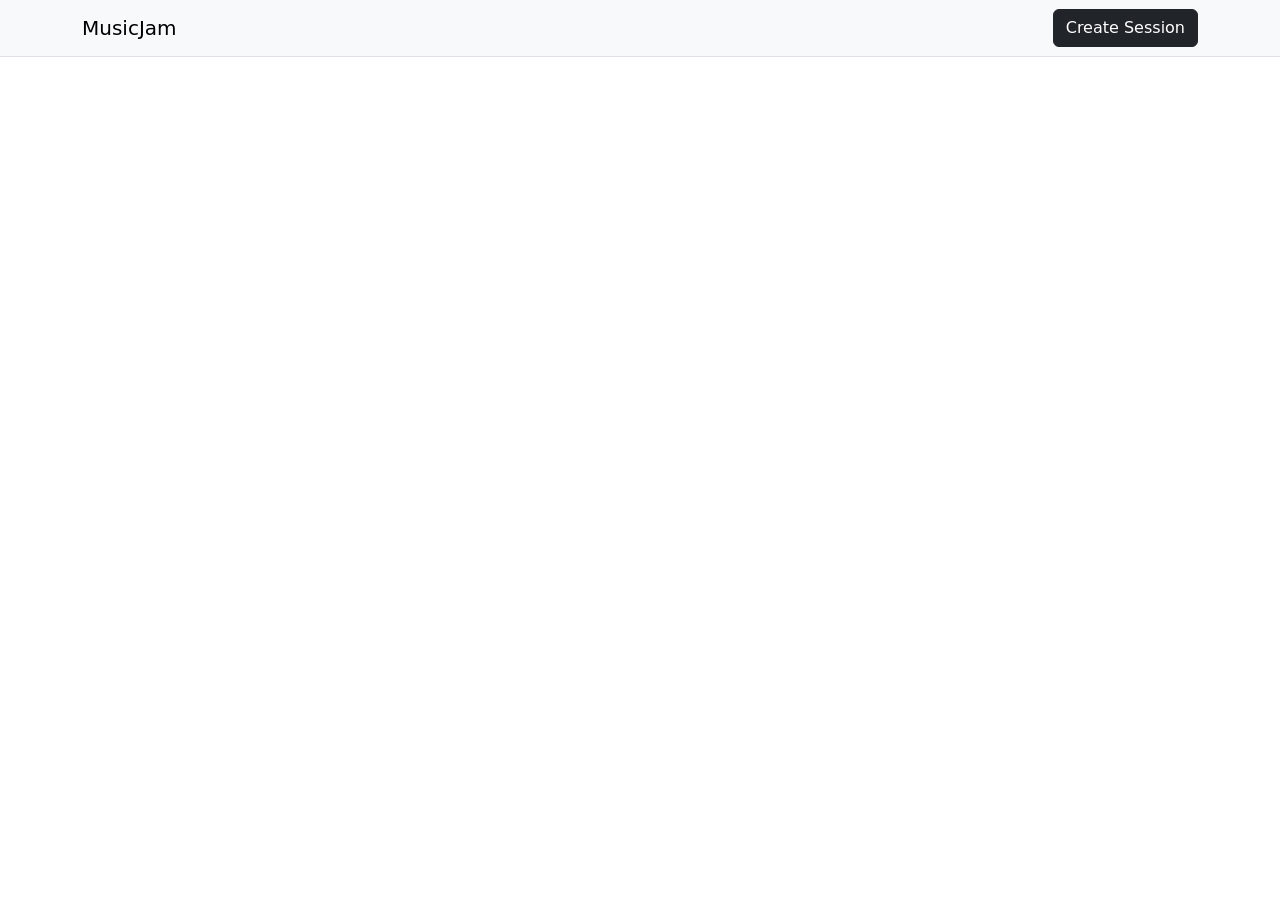
==== frontend/index.html @ ab72a858 "Initial site with first steps in go" ====
<!doctype html>
  <html lang="en">
    <head>
      <meta charset="utf-8">
      <meta name="viewport" content="width=device-width, initial-scale=1">
      <title>MusicJam</title>
      <link href="https://cdn.jsdelivr.net/npm/bootstrap@5.3.3/dist/css/bootstrap.min.css" rel="stylesheet">
    </head>
    <body>
      <div id="nav"></div>
      <script src="https://cdn.jsdelivr.net/npm/bootstrap@5.3.3/dist/js/bootstrap.bundle.min.js"></script>
      <script src="components/nav.js"></script>
    </body>
</html>
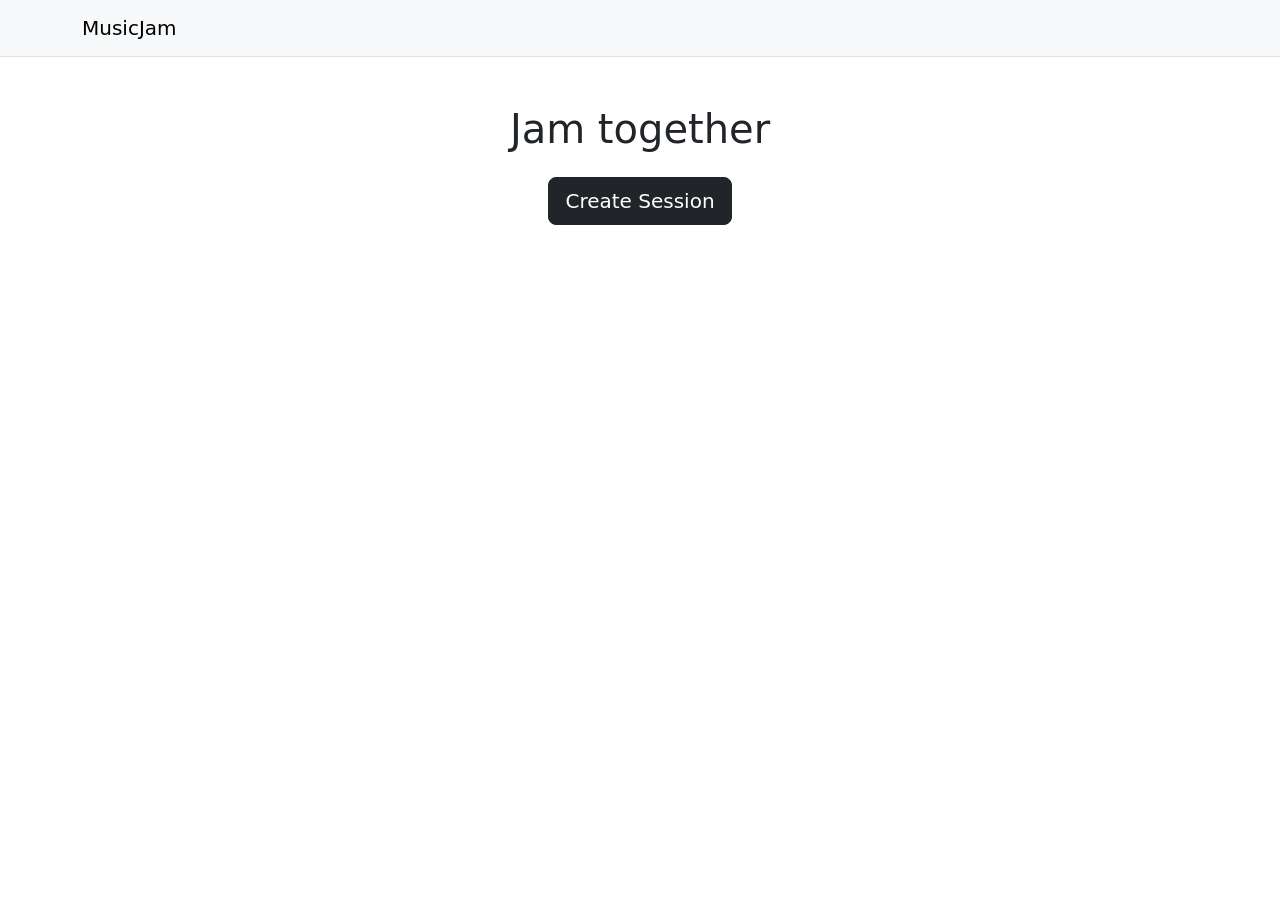
==== commit 21b85d8d: "Simple room site" ====
--- a/frontend/index.html
+++ b/frontend/index.html
@@ -8,7 +8,18 @@
     </head>
     <body>
       <div id="nav"></div>
+      <main class="container text-center py-5">
+        <h1 class="mb-4">Jam together</h1>
+        <button type="button" class="btn btn-dark btn-lg" id="create-session">Create Session</button>
+      </main>
       <script src="https://cdn.jsdelivr.net/npm/bootstrap@5.3.3/dist/js/bootstrap.bundle.min.js"></script>
       <script src="components/nav.js"></script>
+      <script>
+        document.getElementById("create-session").addEventListener("click", () => {
+          // Placeholder room code until the backend creates real rooms
+          const room = Math.random().toString(36).slice(2, 8).toUpperCase();
+          window.location.href = "session.html?room=" + room;
+        });
+      </script>
     </body>
 </html>
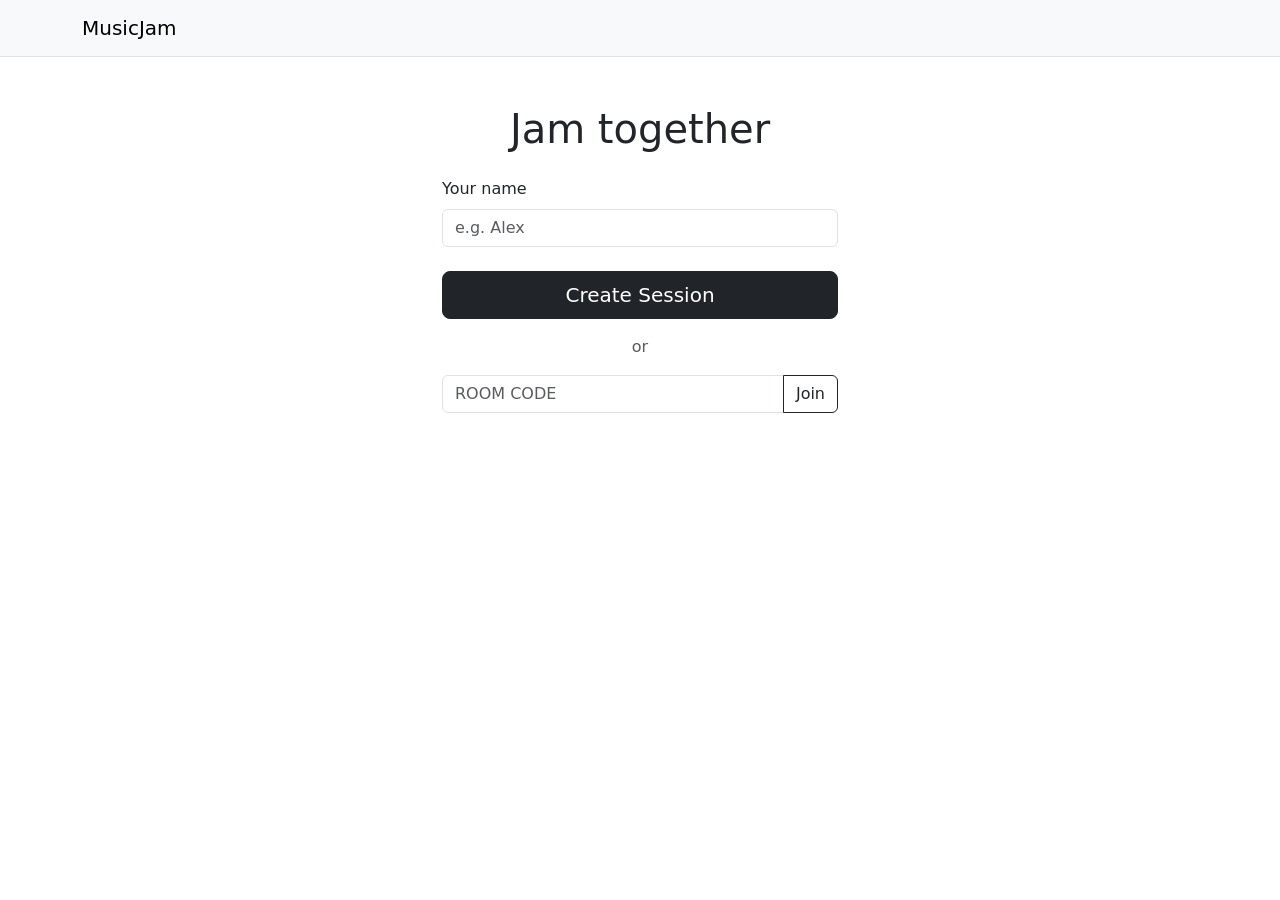
==== commit bf8dac24: "First room logic with sessions, users, rooms and codes" ====
--- a/frontend/index.html
+++ b/frontend/index.html
@@ -8,18 +8,25 @@
     </head>
     <body>
       <div id="nav"></div>
-      <main class="container text-center py-5">
-        <h1 class="mb-4">Jam together</h1>
-        <button type="button" class="btn btn-dark btn-lg" id="create-session">Create Session</button>
+      <main class="container py-5" style="max-width: 420px;">
+        <h1 class="mb-4 text-center">Jam together</h1>
+
+        <label class="form-label" for="user-name">Your name</label>
+        <input class="form-control mb-4" id="user-name" type="text" placeholder="e.g. Alex" autocomplete="off">
+
+        <button type="button" class="btn btn-dark btn-lg w-100" id="create-session">Create Session</button>
+
+        <div class="text-center text-body-secondary my-3">or</div>
+
+        <form class="input-group" id="join-form">
+          <input class="form-control text-uppercase" id="join-code" type="text" placeholder="Room code" maxlength="6" autocomplete="off">
+          <button class="btn btn-outline-dark" type="submit">Join</button>
+        </form>
+
+        <div class="alert alert-danger mt-3 d-none" id="error"></div>
       </main>
       <script src="https://cdn.jsdelivr.net/npm/bootstrap@5.3.3/dist/js/bootstrap.bundle.min.js"></script>
       <script src="components/nav.js"></script>
-      <script>
-        document.getElementById("create-session").addEventListener("click", () => {
-          // Placeholder room code until the backend creates real rooms
-          const room = Math.random().toString(36).slice(2, 8).toUpperCase();
-          window.location.href = "session.html?room=" + room;
-        });
-      </script>
+      <script src="js/room.js"></script>
     </body>
 </html>
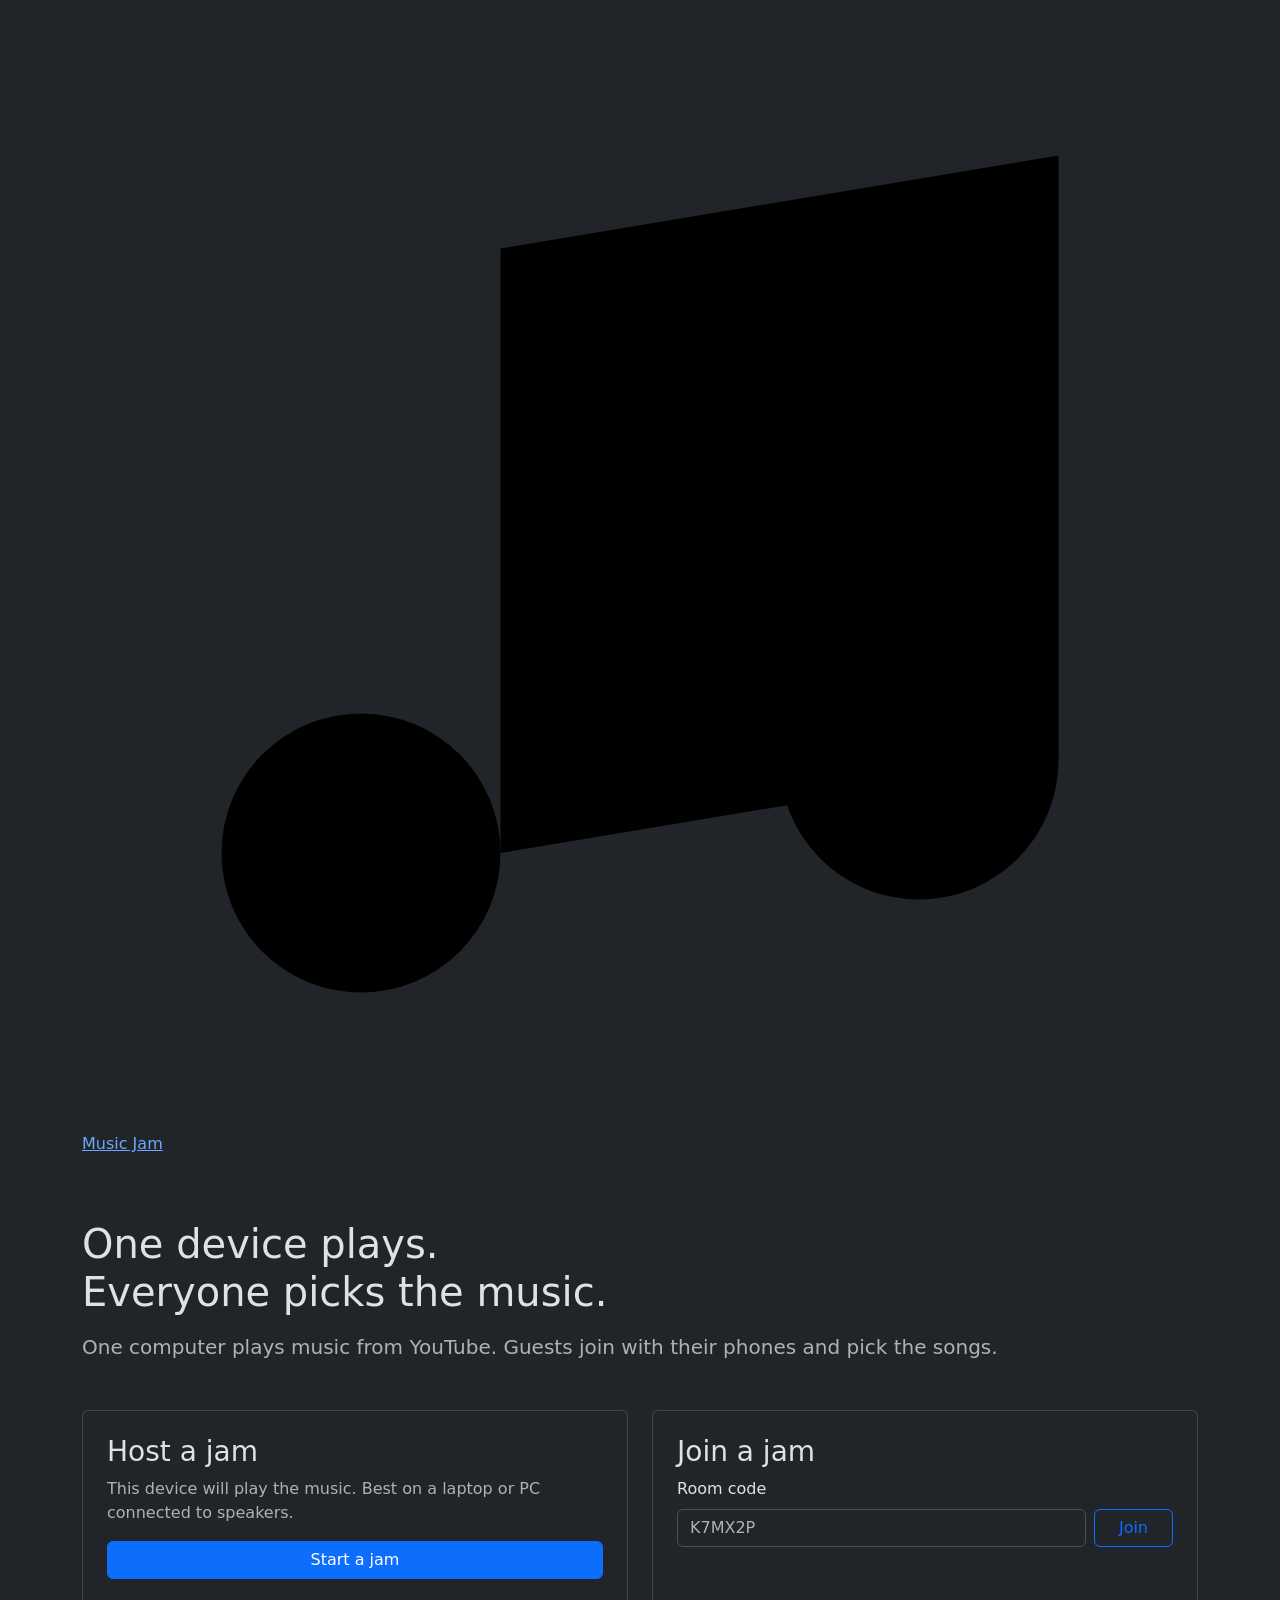
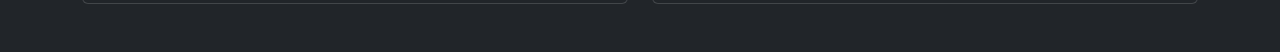
==== commit a656e708: "UI redesign, added view for host and user" ====
--- a/frontend/index.html
+++ b/frontend/index.html
@@ -1,32 +1,75 @@
 <!doctype html>
-  <html lang="en">
-    <head>
-      <meta charset="utf-8">
-      <meta name="viewport" content="width=device-width, initial-scale=1">
-      <title>MusicJam</title>
-      <link href="https://cdn.jsdelivr.net/npm/bootstrap@5.3.3/dist/css/bootstrap.min.css" rel="stylesheet">
-    </head>
-    <body>
-      <div id="nav"></div>
-      <main class="container py-5" style="max-width: 420px;">
-        <h1 class="mb-4 text-center">Jam together</h1>
+<html lang="en" data-bs-theme="dark">
+  <head>
+    <meta charset="utf-8">
+    <meta name="viewport" content="width=device-width, initial-scale=1">
+    <title>Music Jam</title>
+    <link href="https://fonts.googleapis.com/css2?family=IBM+Plex+Sans:wght@400;500;600&family=Space+Grotesk:wght@700&display=swap" rel="stylesheet">
+    <link href="https://cdn.jsdelivr.net/npm/bootstrap@5.3.3/dist/css/bootstrap.min.css" rel="stylesheet">
+    <link href="/css/style.css" rel="stylesheet">
+  </head>
+  <body>
+    <header>
+      <div class="container py-3">
+        <a class="logo" href="/">
+          <svg class="icon" viewBox="0 0 24 24" aria-hidden="true"><path d="M9 18V5l12-2v13"/><circle cx="6" cy="18" r="3"/><circle cx="18" cy="16" r="3"/></svg>
+          Music Jam
+        </a>
+      </div>
+    </header>
 
-        <label class="form-label" for="user-name">Your name</label>
-        <input class="form-control mb-4" id="user-name" type="text" placeholder="e.g. Alex" autocomplete="off">
+    <main class="container py-5">
+      <h1 class="hero mb-3">One device plays.<br>Everyone picks the music.</h1>
+      <p class="text-body-secondary fs-5 mb-5">
+        One computer plays music from YouTube. Guests join with their phones and pick the songs.
+      </p>
 
-        <button type="button" class="btn btn-dark btn-lg w-100" id="create-session">Create Session</button>
+      <div class="row g-4">
+        <div class="col-md-6">
+          <div class="card h-100">
+            <div class="card-body p-4">
+              <h2 class="h3">Host a jam</h2>
+              <p class="text-body-secondary">This device will play the music. Best on a laptop or PC connected to speakers.</p>
+              <button type="button" class="btn btn-primary w-100" id="start-jam">Start a jam</button>
+              <p class="error mt-2 mb-0" id="start-error" hidden>Could not start a jam. Please try again.</p>
+            </div>
+          </div>
+        </div>
 
-        <div class="text-center text-body-secondary my-3">or</div>
+        <div class="col-md-6">
+          <div class="card h-100">
+            <div class="card-body p-4">
+              <h2 class="h3">Join a jam</h2>
+              <form id="join-form">
+                <label class="form-label" for="join-code">Room code</label>
+                <div class="d-flex gap-2">
+                  <input class="form-control code-input" id="join-code" type="text" placeholder="K7MX2P"
+                         maxlength="6" autocomplete="off" required>
+                  <button class="btn btn-outline-primary px-4" type="submit">Join</button>
+                </div>
+              </form>
+            </div>
+          </div>
+        </div>
+      </div>
+    </main>
 
-        <form class="input-group" id="join-form">
-          <input class="form-control text-uppercase" id="join-code" type="text" placeholder="Room code" maxlength="6" autocomplete="off">
-          <button class="btn btn-outline-dark" type="submit">Join</button>
-        </form>
+    <script>
+      document.getElementById("start-jam").addEventListener("click", async () => {
+        // The server remembers the host through the userId cookie it sets here
+        const response = await fetch("/api/room/create", { method: "POST" });
+        if (!response.ok) {
+          document.getElementById("start-error").hidden = false;
+          return;
+        }
+        location.href = "/host.html";
+      });
 
-        <div class="alert alert-danger mt-3 d-none" id="error"></div>
-      </main>
-      <script src="https://cdn.jsdelivr.net/npm/bootstrap@5.3.3/dist/js/bootstrap.bundle.min.js"></script>
-      <script src="components/nav.js"></script>
-      <script src="js/room.js"></script>
-    </body>
+      document.getElementById("join-form").addEventListener("submit", (event) => {
+        event.preventDefault();
+        const code = document.getElementById("join-code").value.trim().toUpperCase();
+        location.href = "/guest.html?code=" + encodeURIComponent(code);
+      });
+    </script>
+  </body>
 </html>
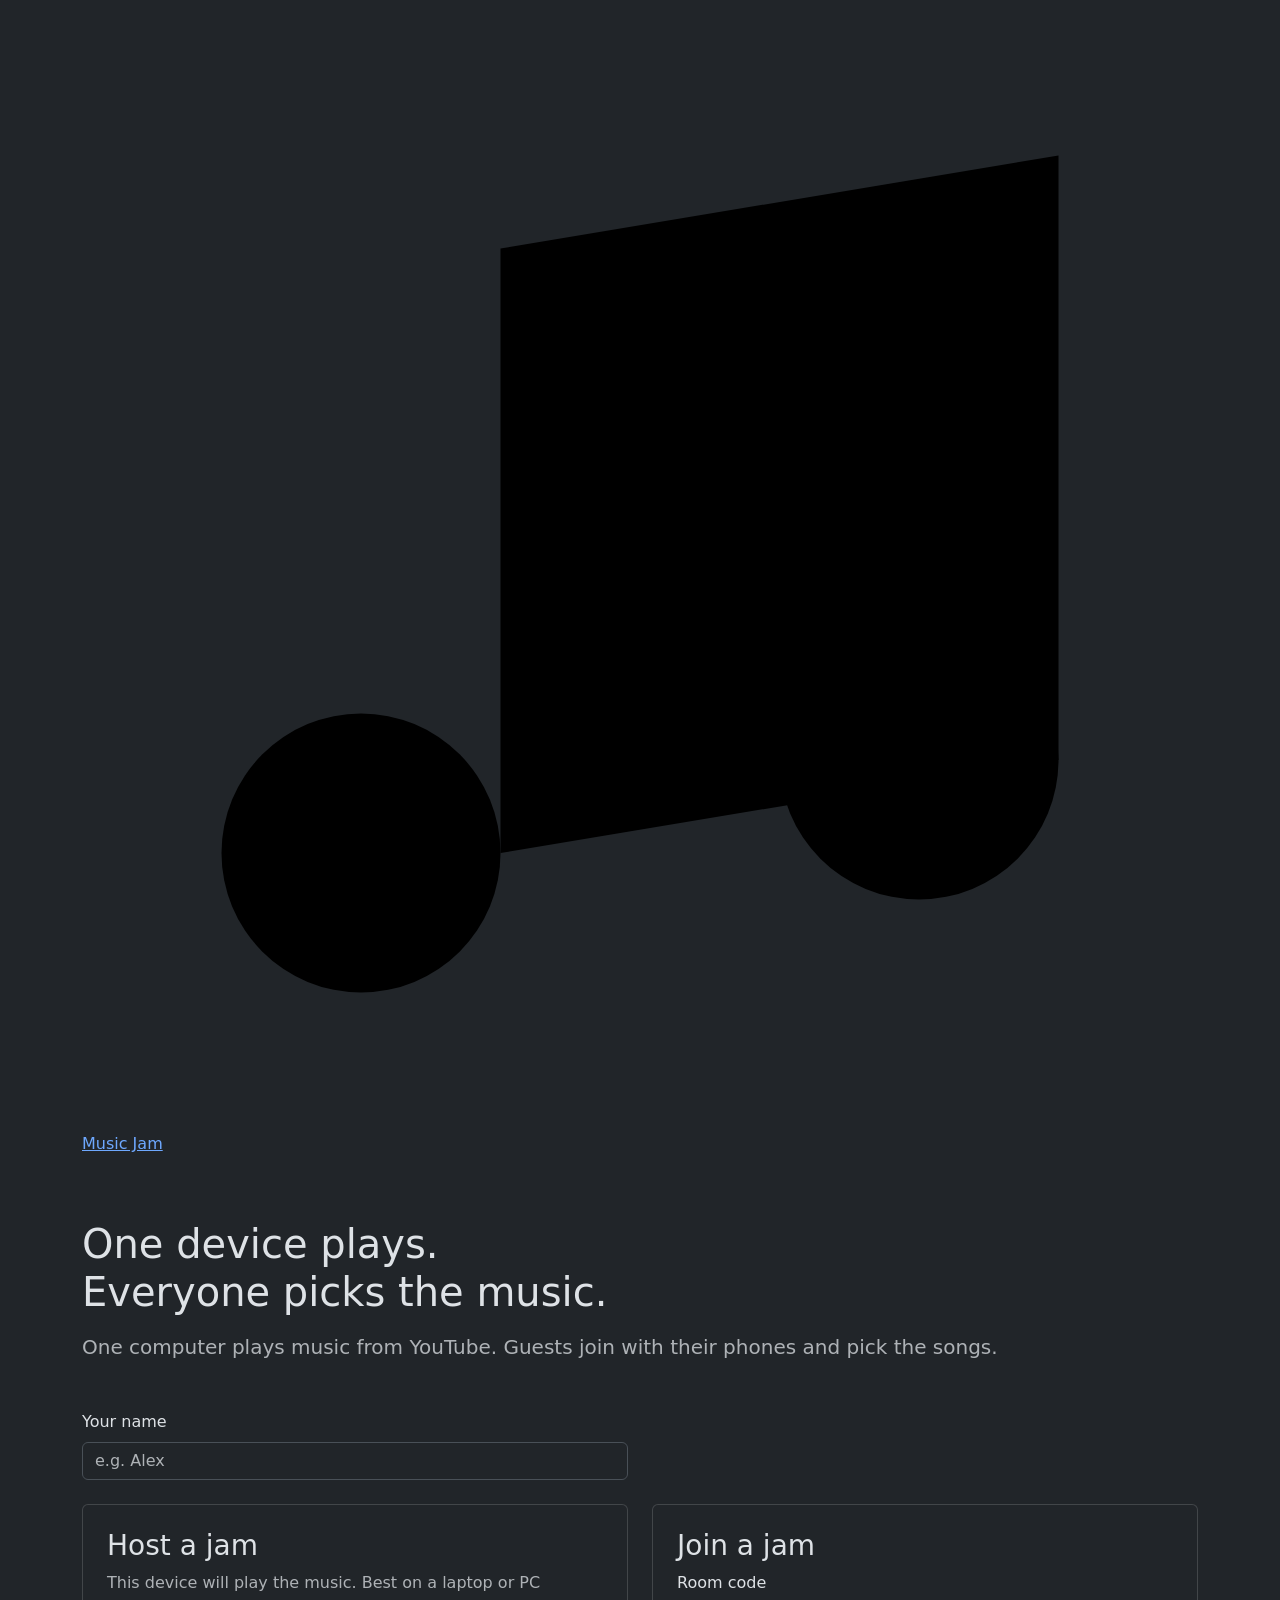
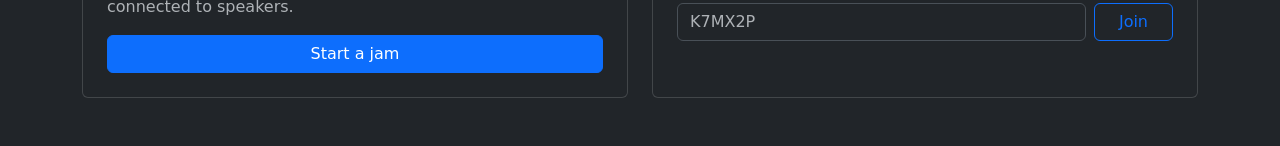
==== commit 9b327510: "Added room admin logic, showing users, fixed some bugs" ====
--- a/frontend/index.html
+++ b/frontend/index.html
@@ -24,6 +24,14 @@
         One computer plays music from YouTube. Guests join with their phones and pick the songs.
       </p>
 
+      <div class="row mb-4">
+        <div class="col-md-6">
+          <label class="form-label" for="user-name">Your name</label>
+          <input class="form-control" id="user-name" type="text" placeholder="e.g. Alex"
+                 maxlength="30" autocomplete="nickname" required>
+        </div>
+      </div>
+
       <div class="row g-4">
         <div class="col-md-6">
           <div class="card h-100">
@@ -48,28 +56,13 @@
                   <button class="btn btn-outline-primary px-4" type="submit">Join</button>
                 </div>
               </form>
+              <p class="error mt-2 mb-0" id="join-error" hidden></p>
             </div>
           </div>
         </div>
       </div>
     </main>
 
-    <script>
-      document.getElementById("start-jam").addEventListener("click", async () => {
-        // The server remembers the host through the userId cookie it sets here
-        const response = await fetch("/api/room/create", { method: "POST" });
-        if (!response.ok) {
-          document.getElementById("start-error").hidden = false;
-          return;
-        }
-        location.href = "/host.html";
-      });
-
-      document.getElementById("join-form").addEventListener("submit", (event) => {
-        event.preventDefault();
-        const code = document.getElementById("join-code").value.trim().toUpperCase();
-        location.href = "/guest.html?code=" + encodeURIComponent(code);
-      });
-    </script>
+    <script src="/js/room.js?v=members-1"></script>
   </body>
 </html>
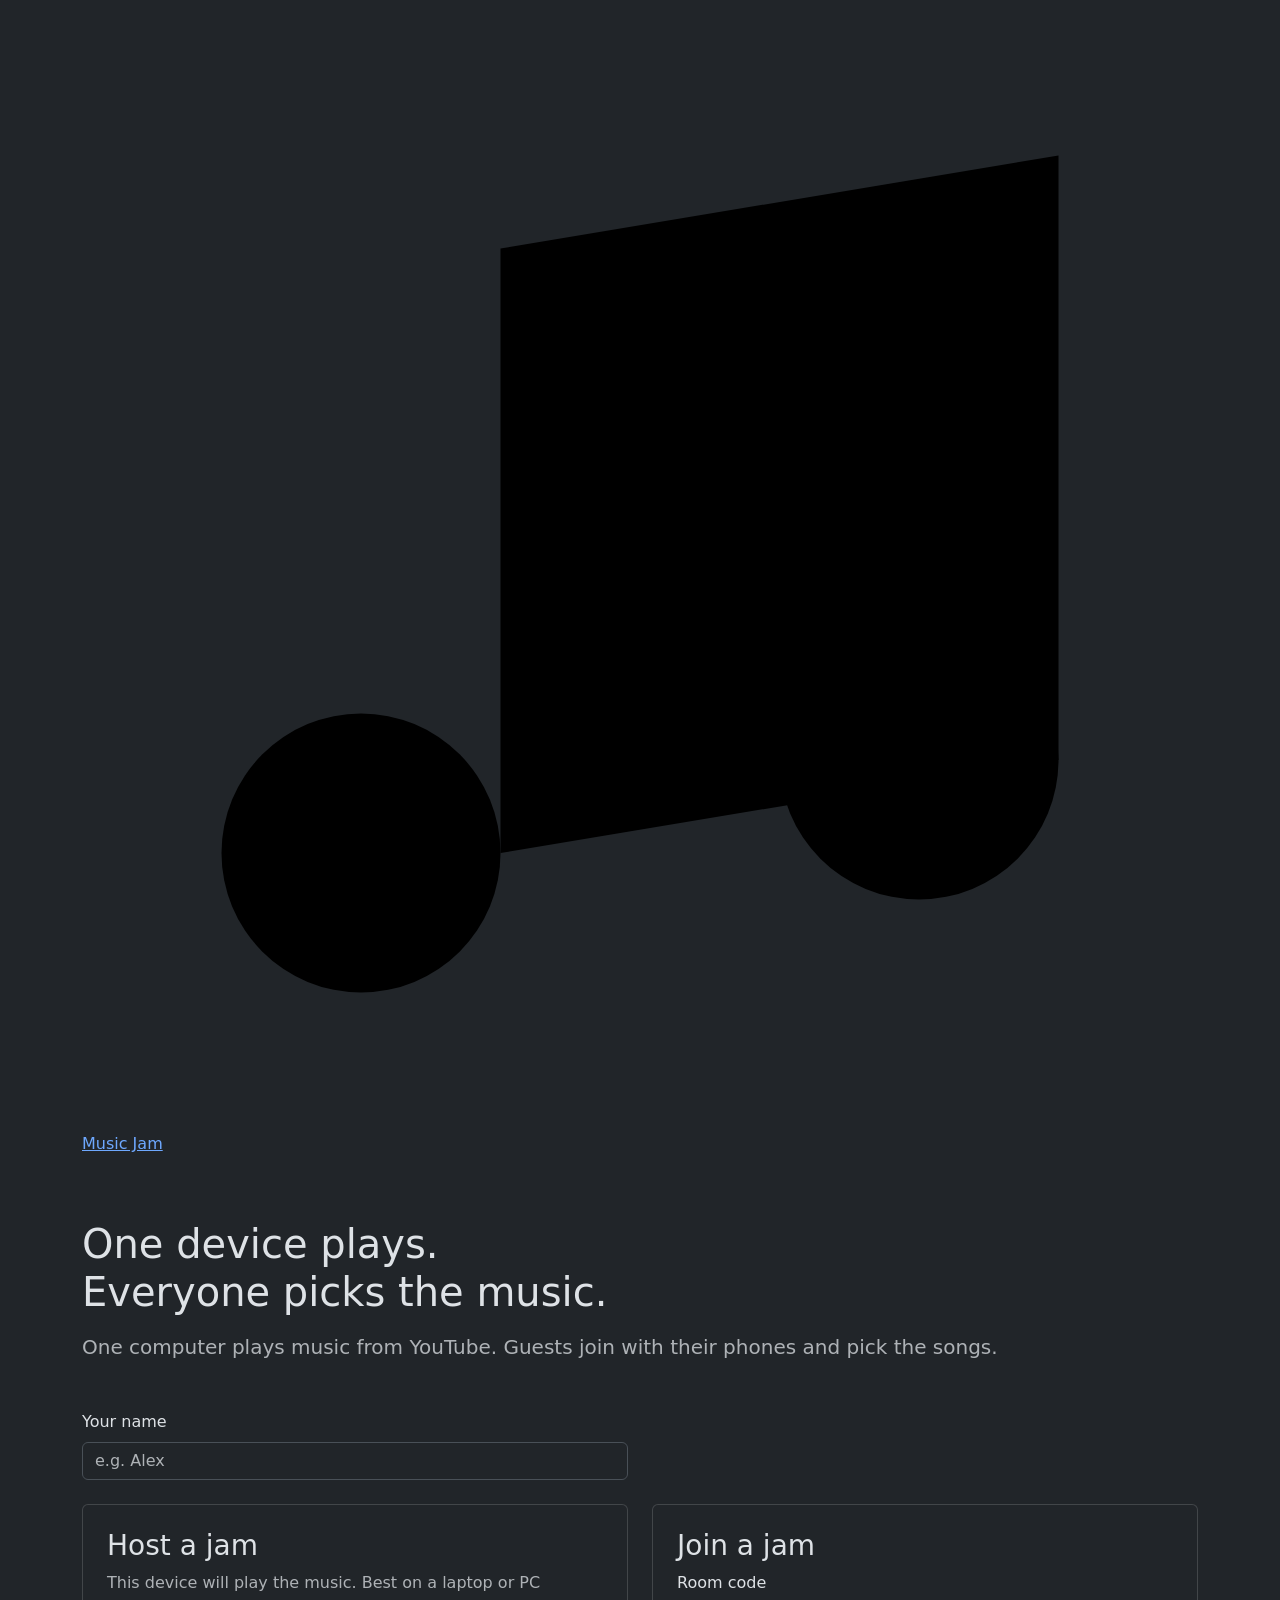
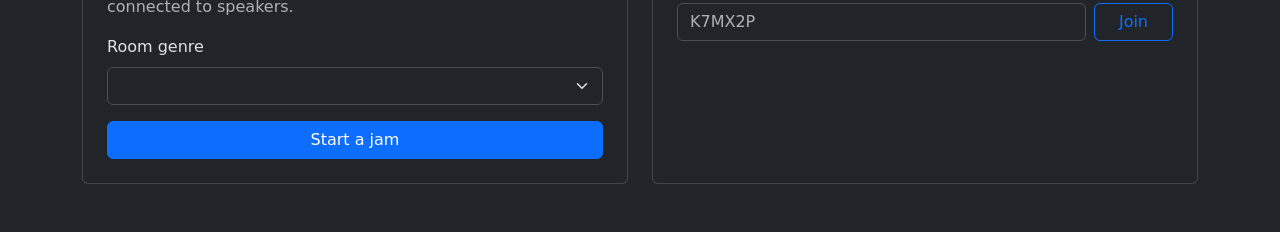
==== commit f244e876: "integrated working local AI model Qwen to check whether the chosen song fits the room's genre" ====
--- a/frontend/index.html
+++ b/frontend/index.html
@@ -6,7 +6,7 @@
     <title>Music Jam</title>
     <link href="https://fonts.googleapis.com/css2?family=IBM+Plex+Sans:wght@400;500;600&family=Space+Grotesk:wght@700&display=swap" rel="stylesheet">
     <link href="https://cdn.jsdelivr.net/npm/bootstrap@5.3.3/dist/css/bootstrap.min.css" rel="stylesheet">
-    <link href="/css/style.css" rel="stylesheet">
+    <link href="/css/style.css?v=genre-1" rel="stylesheet">
   </head>
   <body>
     <header>
@@ -38,6 +38,8 @@
             <div class="card-body p-4">
               <h2 class="h3">Host a jam</h2>
               <p class="text-body-secondary">This device will play the music. Best on a laptop or PC connected to speakers.</p>
+              <label class="form-label" for="genre-input">Room genre</label>
+              <select class="form-select mb-3" id="genre-input"></select>
               <button type="button" class="btn btn-primary w-100" id="start-jam">Start a jam</button>
               <p class="error mt-2 mb-0" id="start-error" hidden>Could not start a jam. Please try again.</p>
             </div>
@@ -63,6 +65,6 @@
       </div>
     </main>
 
-    <script src="/js/room.js?v=members-1"></script>
+    <script src="/js/room.js?v=genre-1"></script>
   </body>
 </html>
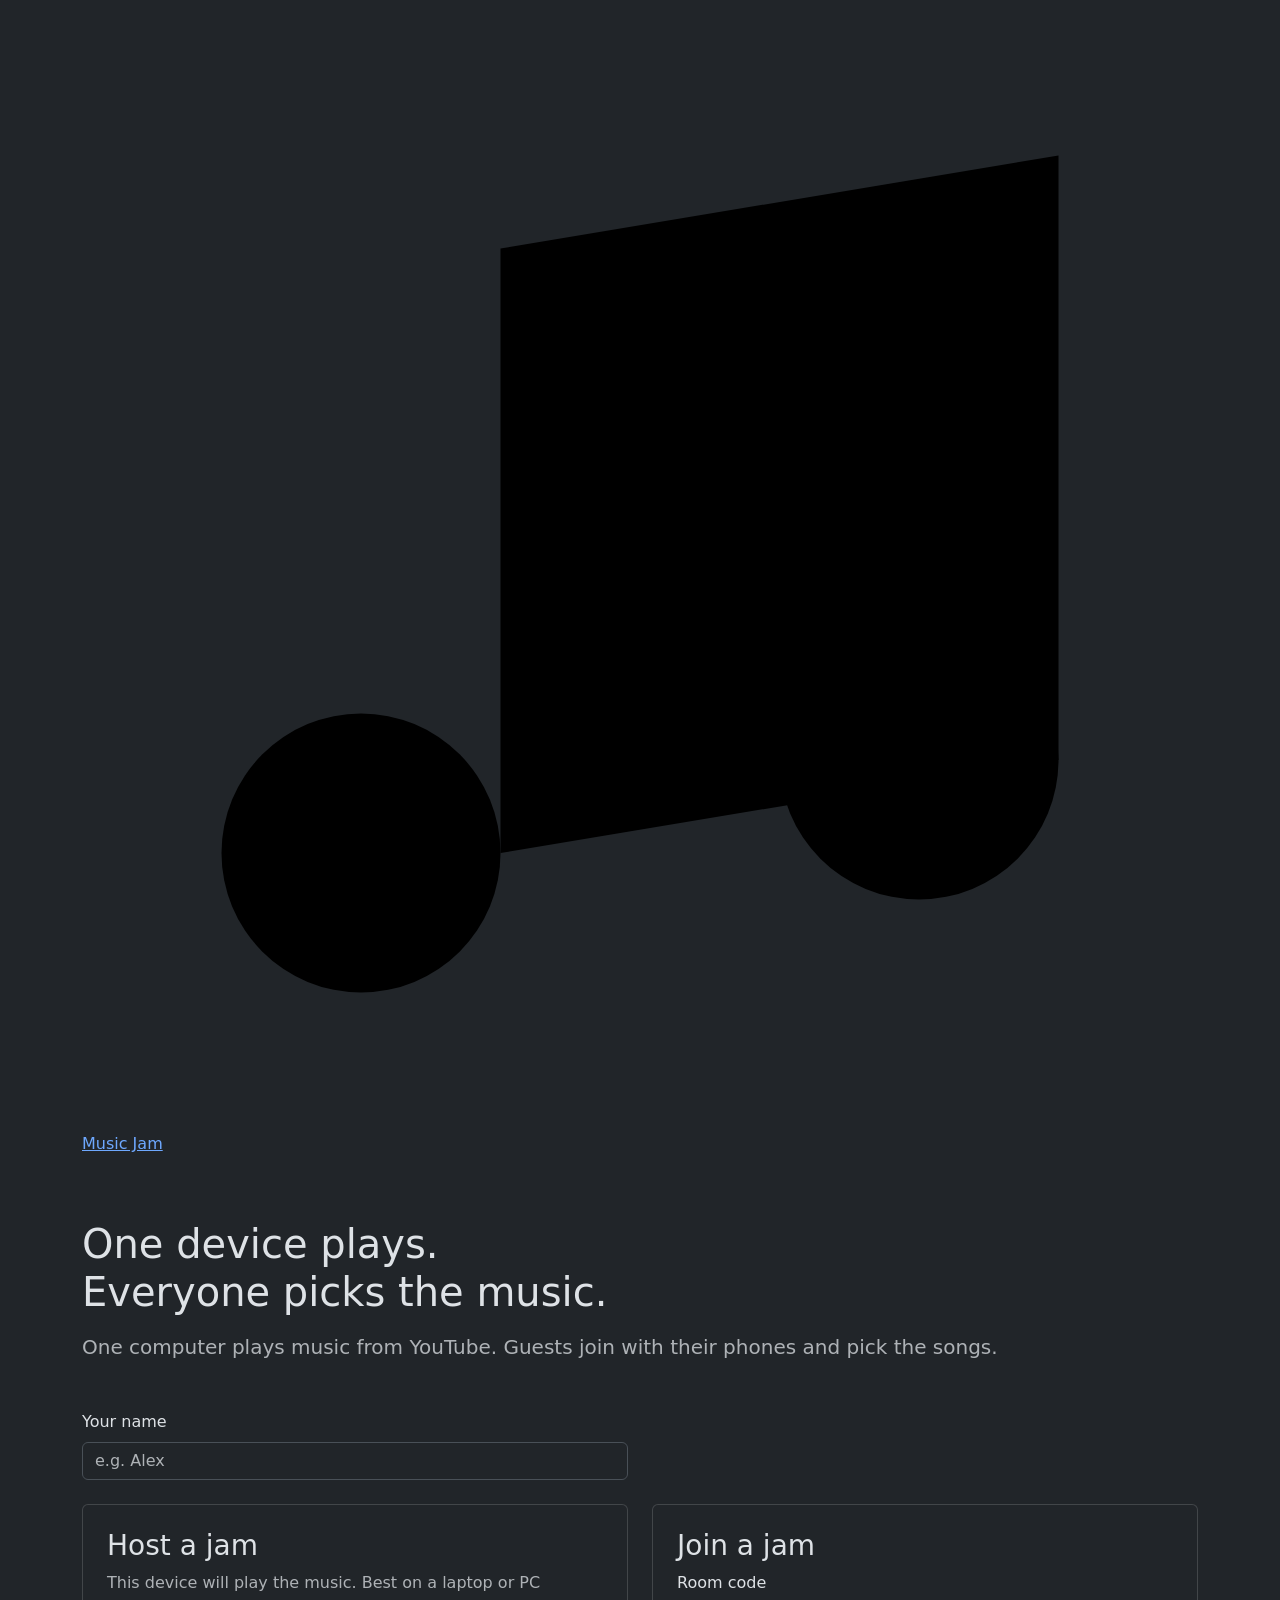
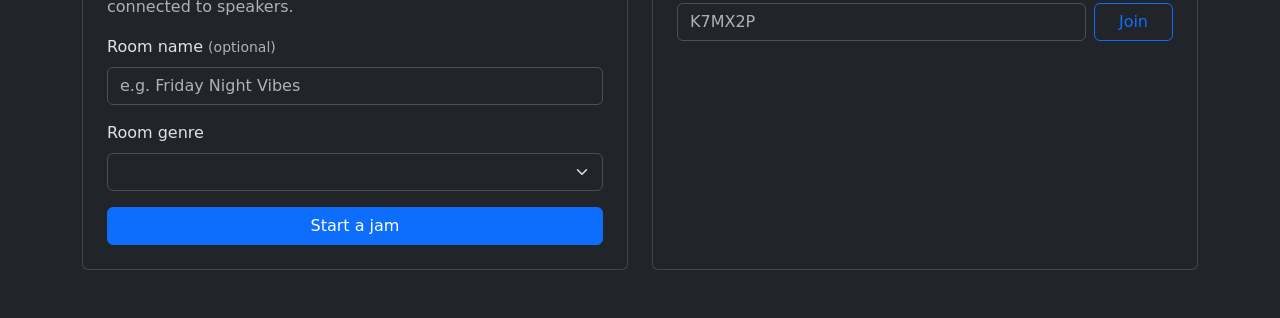
==== commit 53527633: "Major handing rework with timeouts for requests to enhance quality. Migration to UUIDs and using loc" ====
--- a/frontend/index.html
+++ b/frontend/index.html
@@ -38,6 +38,9 @@
             <div class="card-body p-4">
               <h2 class="h3">Host a jam</h2>
               <p class="text-body-secondary">This device will play the music. Best on a laptop or PC connected to speakers.</p>
+              <label class="form-label" for="room-name">Room name <span class="text-body-secondary small">(optional)</span></label>
+              <input class="form-control mb-3" id="room-name" type="text" placeholder="e.g. Friday Night Vibes"
+                     maxlength="40" autocomplete="off">
               <label class="form-label" for="genre-input">Room genre</label>
               <select class="form-select mb-3" id="genre-input"></select>
               <button type="button" class="btn btn-primary w-100" id="start-jam">Start a jam</button>
@@ -54,7 +57,7 @@
                 <label class="form-label" for="join-code">Room code</label>
                 <div class="d-flex gap-2">
                   <input class="form-control code-input" id="join-code" type="text" placeholder="K7MX2P"
-                         maxlength="6" autocomplete="off" required>
+                         maxlength="36" autocomplete="off" required>
                   <button class="btn btn-outline-primary px-4" type="submit">Join</button>
                 </div>
               </form>
@@ -65,6 +68,7 @@
       </div>
     </main>
 
-    <script src="/js/room.js?v=genre-1"></script>
+    <script src="/js/api.js?v=1"></script>
+    <script src="/js/room.js?v=genre-2"></script>
   </body>
 </html>
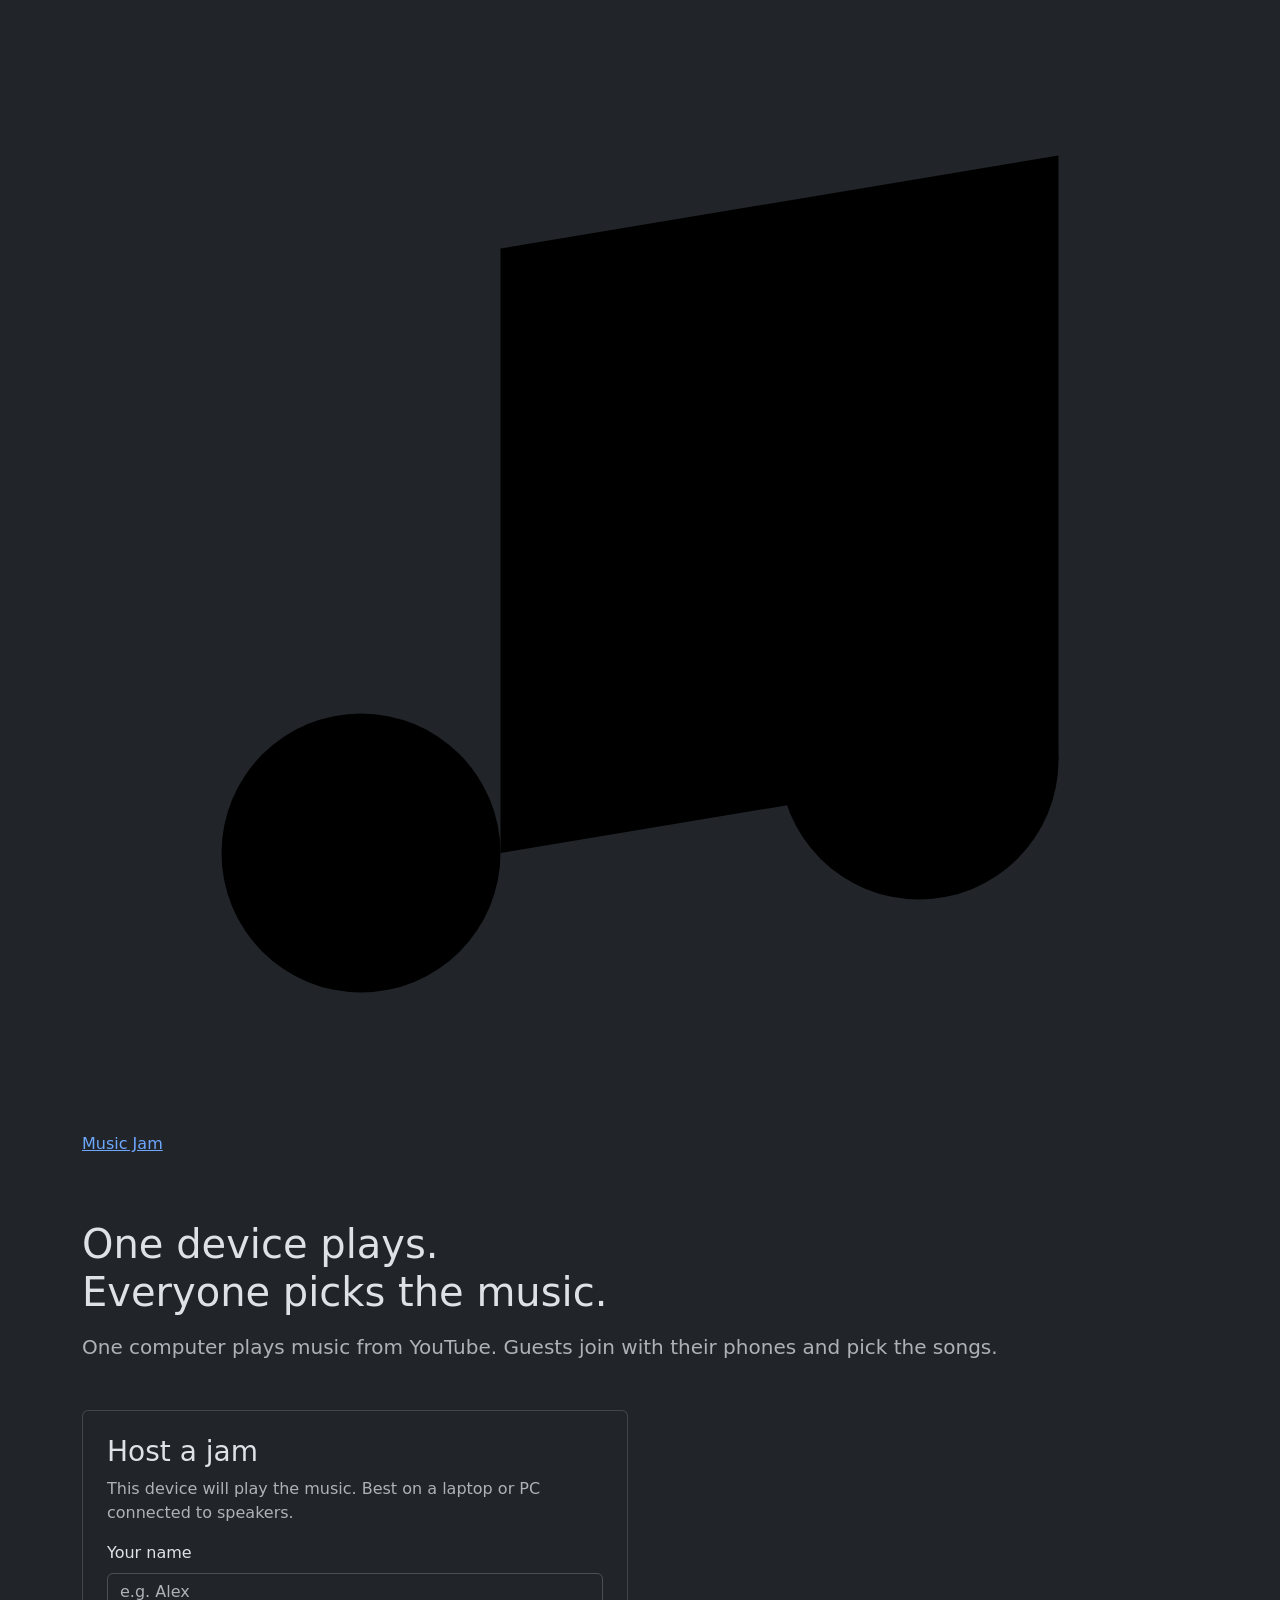
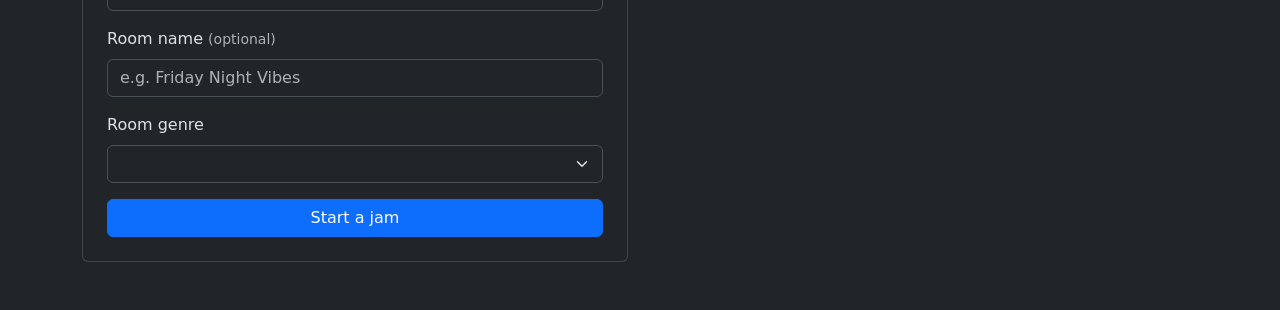
==== commit e5b854a4: "Reowork of the login page and integrated UUID properly into website, work around with youtube player" ====
--- a/frontend/index.html
+++ b/frontend/index.html
@@ -24,20 +24,15 @@
         One computer plays music from YouTube. Guests join with their phones and pick the songs.
       </p>
 
-      <div class="row mb-4">
+      <div class="row">
         <div class="col-md-6">
-          <label class="form-label" for="user-name">Your name</label>
-          <input class="form-control" id="user-name" type="text" placeholder="e.g. Alex"
-                 maxlength="30" autocomplete="nickname" required>
-        </div>
-      </div>
-
-      <div class="row g-4">
-        <div class="col-md-6">
-          <div class="card h-100">
+          <div class="card">
             <div class="card-body p-4">
               <h2 class="h3">Host a jam</h2>
               <p class="text-body-secondary">This device will play the music. Best on a laptop or PC connected to speakers.</p>
+              <label class="form-label" for="user-name">Your name</label>
+              <input class="form-control mb-3" id="user-name" type="text" placeholder="e.g. Alex"
+                     maxlength="30" autocomplete="nickname" required>
               <label class="form-label" for="room-name">Room name <span class="text-body-secondary small">(optional)</span></label>
               <input class="form-control mb-3" id="room-name" type="text" placeholder="e.g. Friday Night Vibes"
                      maxlength="40" autocomplete="off">
@@ -48,23 +43,6 @@
             </div>
           </div>
         </div>
-
-        <div class="col-md-6">
-          <div class="card h-100">
-            <div class="card-body p-4">
-              <h2 class="h3">Join a jam</h2>
-              <form id="join-form">
-                <label class="form-label" for="join-code">Room code</label>
-                <div class="d-flex gap-2">
-                  <input class="form-control code-input" id="join-code" type="text" placeholder="K7MX2P"
-                         maxlength="36" autocomplete="off" required>
-                  <button class="btn btn-outline-primary px-4" type="submit">Join</button>
-                </div>
-              </form>
-              <p class="error mt-2 mb-0" id="join-error" hidden></p>
-            </div>
-          </div>
-        </div>
       </div>
     </main>
 
